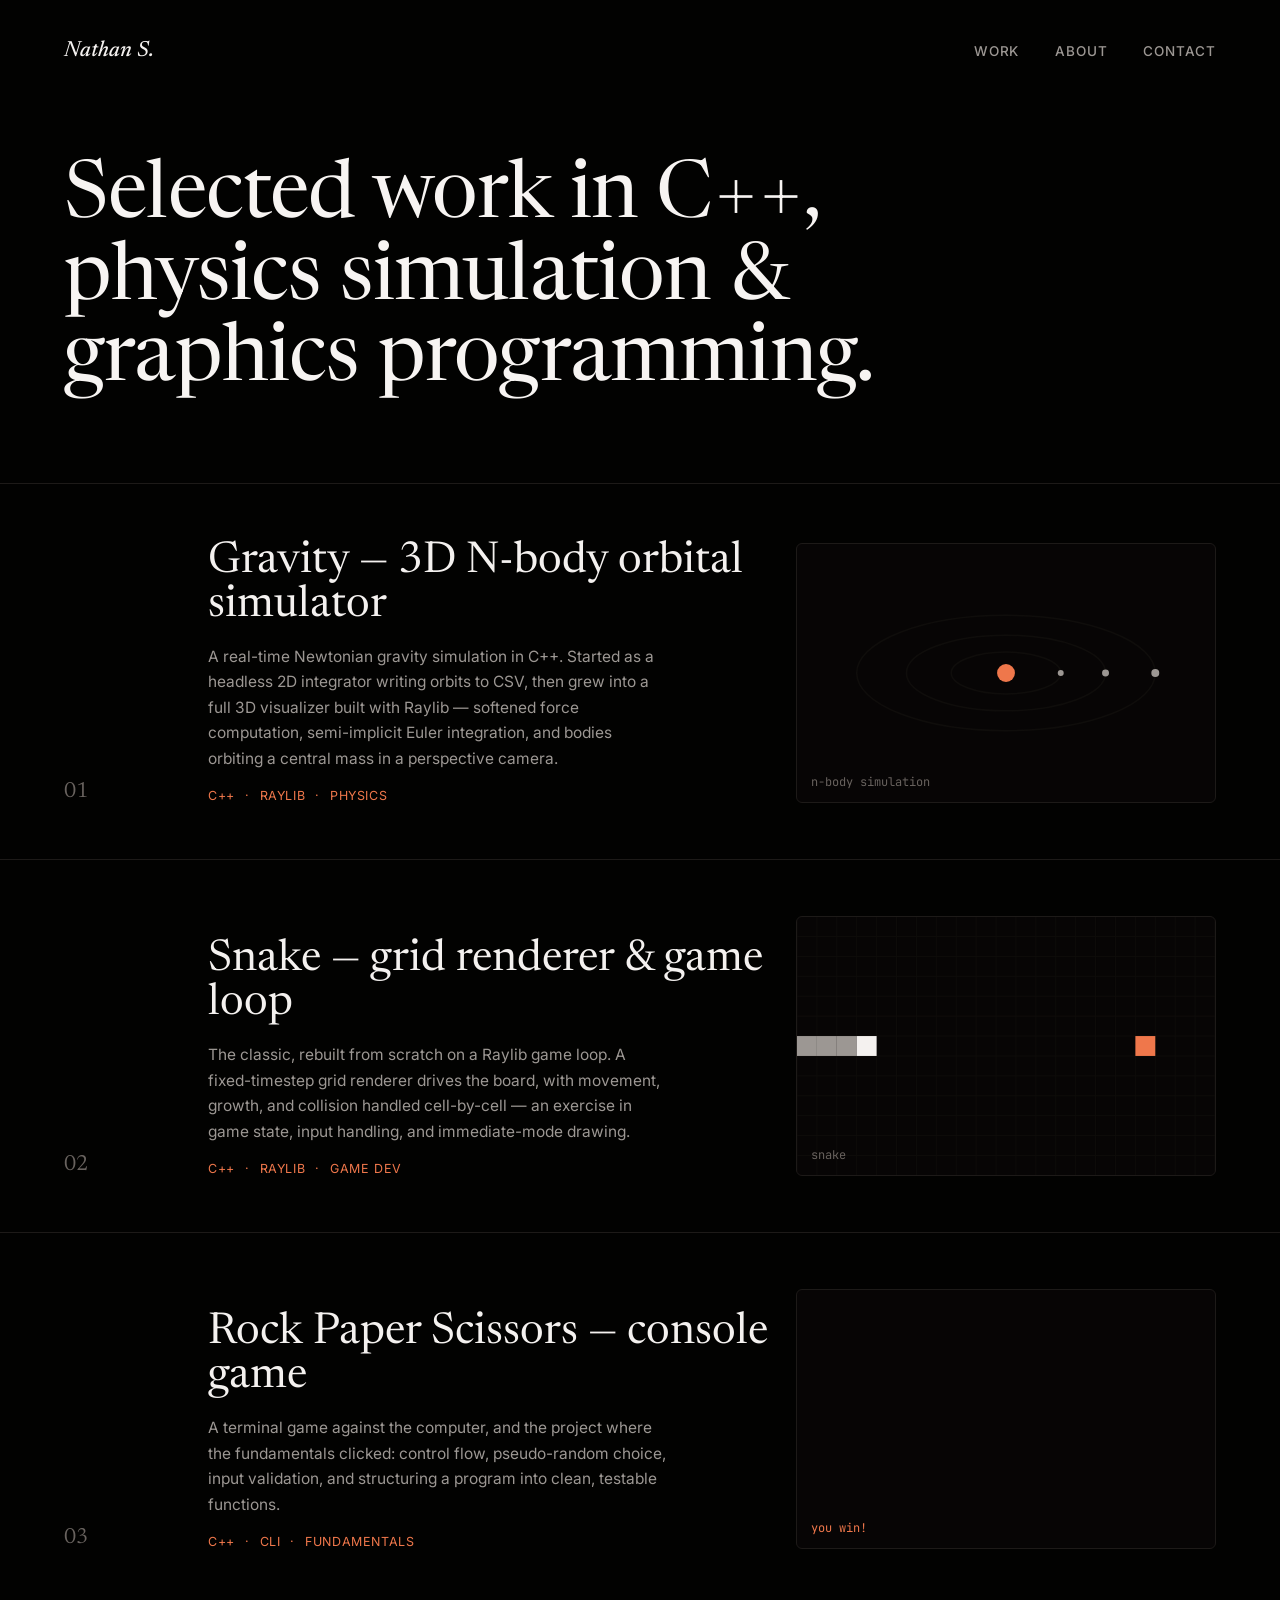
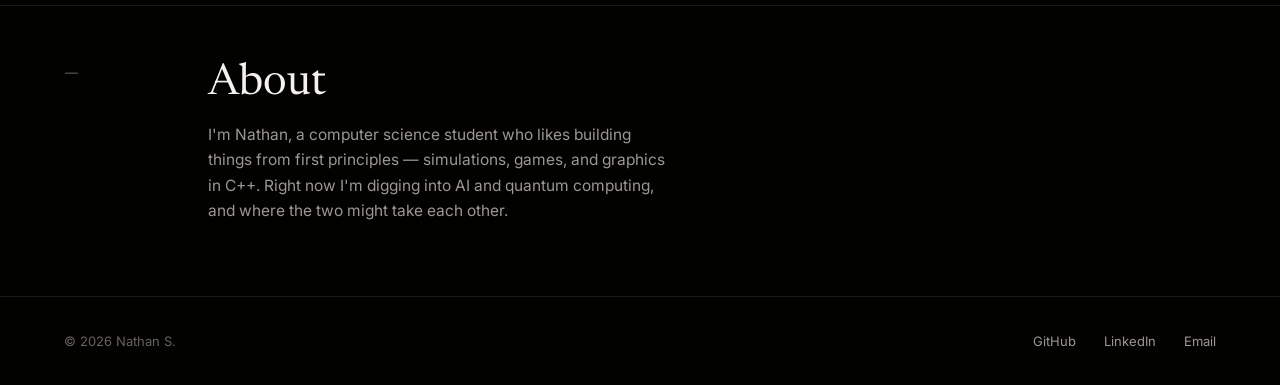
==== index.html @ f4c35b44 "Portfolio site: dark editorial single-page design Built from the design handoff: Newsreader/Inter ty" ====
<!DOCTYPE html>
<html lang="en">
<head>
  <meta charset="UTF-8">
  <meta name="viewport" content="width=device-width, initial-scale=1.0">
  <title>Nathan S. — CS Portfolio</title>
  <meta name="description" content="Selected work in C++, physics simulation & graphics programming.">
  <link rel="preconnect" href="https://fonts.googleapis.com">
  <link rel="preconnect" href="https://fonts.gstatic.com" crossorigin>
  <link href="https://fonts.googleapis.com/css2?family=Inter:wght@400;500;600&family=JetBrains+Mono:wght@400;500&family=Newsreader:ital,opsz,wght@0,72,400;0,72,500;1,72,400;1,72,500&display=swap" rel="stylesheet">
  <link rel="stylesheet" href="styles.css">
</head>
<body>

  <nav class="nav reveal-load">
    <a class="wordmark" href="#top">Nathan S.</a>
    <div class="nav-links">
      <a href="#work">Work</a>
      <a href="#about">About</a>
      <a href="#contact">Contact</a>
    </div>
  </nav>

  <header class="hero" id="top">
    <h1 class="reveal-load delay-1">Selected work in C++, physics simulation &amp; graphics&nbsp;programming.</h1>
  </header>

  <main id="work" class="case-list">

    <!-- 01 · Gravity -->
    <article class="case reveal">
      <span class="case-index">01</span>
      <div class="case-body">
        <h2>Gravity — 3D N-body orbital simulator</h2>
        <p>A real-time Newtonian gravity simulation in C++. Started as a headless 2D integrator writing orbits to CSV, then grew into a full 3D visualizer built with Raylib — softened force computation, semi-implicit Euler integration, and bodies orbiting a central mass in a perspective camera.</p>
        <div class="case-tags">
          <span>C++</span><span aria-hidden="true">·</span><span>Raylib</span><span aria-hidden="true">·</span><span>Physics</span>
        </div>
      </div>
      <a class="case-thumb thumb-gravity" href="https://github.com/NathanS7878/Projects" aria-label="Gravity project on GitHub">
        <svg viewBox="0 0 420 260" preserveAspectRatio="xMidYMid slice" role="img" aria-hidden="true">
          <ellipse class="orbit-ring" cx="210" cy="130" rx="150" ry="58"/>
          <ellipse class="orbit-ring" cx="210" cy="130" rx="100" ry="38"/>
          <ellipse class="orbit-ring" cx="210" cy="130" rx="55" ry="21"/>
          <circle class="sun" cx="210" cy="130" r="9"/>
          <g class="orbit orbit-a"><circle class="planet" cx="360" cy="130" r="4"/></g>
          <g class="orbit orbit-b"><circle class="planet" cx="310" cy="130" r="3.5"/></g>
          <g class="orbit orbit-c"><circle class="planet" cx="265" cy="130" r="3"/></g>
        </svg>
        <span class="thumb-label">n-body simulation</span>
      </a>
    </article>

    <!-- 02 · Snake -->
    <article class="case reveal">
      <span class="case-index">02</span>
      <div class="case-body">
        <h2>Snake — grid renderer &amp; game loop</h2>
        <p>The classic, rebuilt from scratch on a Raylib game loop. A fixed-timestep grid renderer drives the board, with movement, growth, and collision handled cell-by-cell — an exercise in game state, input handling, and immediate-mode drawing.</p>
        <div class="case-tags">
          <span>C++</span><span aria-hidden="true">·</span><span>Raylib</span><span aria-hidden="true">·</span><span>Game dev</span>
        </div>
      </div>
      <a class="case-thumb thumb-snake" href="https://github.com/NathanS7878/Projects" aria-label="Snake project on GitHub">
        <svg viewBox="0 0 420 260" preserveAspectRatio="xMidYMid slice" role="img" aria-hidden="true">
          <g class="grid-lines"></g>
          <g class="snake">
            <rect class="seg s4" x="0" y="120" width="20" height="20"/>
            <rect class="seg s3" x="20" y="120" width="20" height="20"/>
            <rect class="seg s2" x="40" y="120" width="20" height="20"/>
            <rect class="seg s1" x="60" y="120" width="20" height="20"/>
          </g>
          <rect class="food" x="340" y="120" width="20" height="20"/>
        </svg>
        <span class="thumb-label">snake</span>
      </a>
    </article>

    <!-- 03 · Rock Paper Scissors -->
    <article class="case reveal">
      <span class="case-index">03</span>
      <div class="case-body">
        <h2>Rock Paper Scissors — console game</h2>
        <p>A terminal game against the computer, and the project where the fundamentals clicked: control flow, pseudo-random choice, input validation, and structuring a program into clean, testable functions.</p>
        <div class="case-tags">
          <span>C++</span><span aria-hidden="true">·</span><span>CLI</span><span aria-hidden="true">·</span><span>Fundamentals</span>
        </div>
      </div>
      <a class="case-thumb thumb-rps" href="https://github.com/NathanS7878/Projects" aria-label="Rock Paper Scissors project on GitHub">
        <div class="rps-words" aria-hidden="true">
          <span class="rps-word w1">&gt; rock</span>
          <span class="rps-word w2">&gt; paper</span>
          <span class="rps-word w3">&gt; scissors</span>
        </div>
        <span class="thumb-label">you win!</span>
      </a>
    </article>

  </main>

  <section class="about reveal" id="about">
    <span class="case-index" aria-hidden="true">—</span>
    <div class="case-body">
      <h2>About</h2>
      <p>I'm Nathan, a computer science student who likes building things from first principles — simulations, games, and graphics in C++. Right now I'm digging into AI and quantum computing, and where the two might take each other.</p>
    </div>
    <div></div>
  </section>

  <footer class="footer" id="contact">
    <span class="copyright">© 2026 Nathan S.</span>
    <div class="footer-links">
      <a href="https://github.com/NathanS7878" target="_blank" rel="noopener">GitHub</a>
      <a href="https://www.linkedin.com/in/nathans78" target="_blank" rel="noopener">LinkedIn</a>
      <a href="mailto:98899dragons@gmail.com">Email</a>
    </div>
  </footer>

  <script src="main.js"></script>
</body>
</html>
---- styles.css ----
/* ---------------------------------------------------------------
   Design tokens — from the design handoff (OKLCH, warm neutrals)
   --------------------------------------------------------------- */
:root {
  --bg:          oklch(0.08 0.004 60);
  --text:        oklch(0.96 0.004 60);
  --text-bright: oklch(0.97 0.004 60);
  --muted:       oklch(0.68 0.008 60);
  --dim:         oklch(0.5 0.01 60);
  --accent:      oklch(0.7 0.16 40);
  --border:      oklch(0.22 0.006 60);
  --thumb-a:     oklch(0.16 0.006 60);
  --thumb-b:     oklch(0.12 0.004 60);

  --serif: 'Newsreader', Georgia, serif;
  --sans:  'Inter', system-ui, sans-serif;
  --mono:  'JetBrains Mono', Consolas, monospace;

  --pad-x: 64px;
  --ease: cubic-bezier(0.22, 1, 0.36, 1);
}

* { box-sizing: border-box; }

html { scroll-behavior: smooth; }

body {
  margin: 0;
  background: var(--bg);
  color: var(--text);
  font-family: var(--sans);
  -webkit-font-smoothing: antialiased;
}

.nav, .hero, .case, .about, .footer {
  max-width: 1280px;
  margin-inline: auto;
}

a {
  text-decoration: none;
  transition: color 150ms ease;
}

/* ------------------------------ Nav ------------------------------ */
.nav {
  display: flex;
  align-items: center;
  justify-content: space-between;
  padding: 40px var(--pad-x) 0;
}

.wordmark {
  font-family: var(--serif);
  font-style: italic;
  font-weight: 500;
  font-size: 22px;
  color: var(--text);
}

.nav-links {
  display: flex;
  gap: 36px;
  font-size: 13.5px;
  font-weight: 500;
  text-transform: uppercase;
  letter-spacing: 0.06em;
}

.nav-links a { color: var(--muted); }
.nav-links a:hover,
.nav-links a:focus-visible,
.wordmark:hover { color: var(--accent); }

/* ------------------------------ Hero ------------------------------ */
.hero {
  padding: 96px var(--pad-x) 80px;
}

.hero h1 {
  font-family: var(--serif);
  font-size: clamp(40px, 6.25vw, 80px);
  line-height: 1.02;
  font-weight: 400;
  letter-spacing: -0.01em;
  color: var(--text-bright);
  max-width: 920px;
  margin: 0;
}

/* -------------------------- Case studies -------------------------- */
.case-list { display: flex; flex-direction: column; }

.case, .about {
  display: grid;
  grid-template-columns: 120px 1fr 420px;
  align-items: end;
  gap: 24px;
  padding: 56px var(--pad-x);
  border-top: 1px solid var(--border);
}

.case:last-of-type { border-bottom: none; } /* about section follows with its own top border */

.case-index {
  font-family: var(--serif);
  font-size: 22px;
  color: var(--dim);
  transition: color 300ms ease;
}

.case:hover .case-index { color: var(--accent); }

.case-body h2, .about h2 {
  font-family: var(--serif);
  font-size: 44px;
  font-weight: 400;
  color: var(--text);
  margin: 0 0 16px;
}

.case-body p, .about p {
  font-size: 15.5px;
  line-height: 1.65;
  color: var(--muted);
  margin: 0 0 16px;
  max-width: 460px;
}

.case-tags {
  display: flex;
  gap: 10px;
  font-size: 12.5px;
  color: var(--accent);
  text-transform: uppercase;
  letter-spacing: 0.05em;
}

/* ---------------------------- Thumbnails ---------------------------- */
.case-thumb {
  position: relative;
  display: flex;
  align-items: center;
  justify-content: center;
  height: 260px;
  border-radius: 6px;
  background: var(--thumb-b);
  border: 1px solid var(--border);
  overflow: hidden;
  transition: transform 400ms var(--ease), border-color 400ms ease;
}

.case-thumb:hover {
  transform: translateY(-4px);
  border-color: oklch(0.32 0.01 60);
}

.case-thumb svg {
  position: absolute;
  inset: 0;
  width: 100%;
  height: 100%;
}

.thumb-label {
  position: absolute;
  bottom: 12px;
  left: 14px;
  font-family: var(--mono);
  font-size: 12px;
  color: var(--dim);
}

/* Gravity — orbiting bodies */
.thumb-gravity .orbit-ring {
  fill: none;
  stroke: var(--thumb-a);
  stroke-width: 1.5;
}
.thumb-gravity .sun { fill: var(--accent); }
.thumb-gravity .planet { fill: var(--muted); }
.thumb-gravity .orbit {
  transform-origin: 210px 130px;
  animation: orbit 10s linear infinite;
}
/* squash rotation into the ellipse plane */
.thumb-gravity .orbit-a { animation-duration: 14s; }
.thumb-gravity .orbit-b { animation-duration: 9s; animation-direction: reverse; }
.thumb-gravity .orbit-c { animation-duration: 5.5s; }

@keyframes orbit {
  from { transform: scale(1, 0.386) rotate(0turn); }
  to   { transform: scale(1, 0.386) rotate(1turn); }
}

/* Snake — cells stepping across a grid */
.thumb-snake .seg { fill: var(--muted); }
.thumb-snake .s1 { fill: var(--text); }
.thumb-snake .food { fill: var(--accent); }
.thumb-snake .snake {
  animation: slither 6s steps(16) infinite;
}
@keyframes slither {
  from { transform: translateX(-80px); }
  to   { transform: translateX(340px); }
}
.thumb-snake .food { animation: food-blink 6s linear infinite; }
@keyframes food-blink {
  0%, 88%  { opacity: 1; }
  92%, 100% { opacity: 0; }
}

/* RPS — cycling terminal words */
.thumb-rps .rps-words {
  position: relative;
  width: 160px;
  height: 30px;
}
.rps-word {
  position: absolute;
  inset: 0;
  font-family: var(--mono);
  font-size: 20px;
  color: var(--text);
  opacity: 0;
  animation: rps-cycle 4.5s infinite;
}
.rps-word.w2 { animation-delay: 1.5s; }
.rps-word.w3 { animation-delay: 3s; }
@keyframes rps-cycle {
  0%, 30%   { opacity: 1; }
  33%, 100% { opacity: 0; }
}
.thumb-rps .thumb-label { color: var(--accent); }

/* ------------------------------ About ------------------------------ */
.about { border-top: 1px solid var(--border); align-items: start; }

/* ------------------------------ Footer ------------------------------ */
.footer {
  display: flex;
  align-items: center;
  justify-content: space-between;
  padding: 36px var(--pad-x);
  border-top: 1px solid var(--border);
}

.copyright { font-size: 13px; color: var(--dim); }

.footer-links {
  display: flex;
  gap: 28px;
  font-size: 13px;
}
.footer-links a { color: var(--muted); }
.footer-links a:hover, .footer-links a:focus-visible { color: var(--accent); }

/* --------------------------- Animations --------------------------- */
/* Load-in (nav + hero) */
.reveal-load {
  opacity: 0;
  transform: translateY(16px);
  animation: rise 900ms var(--ease) forwards;
}
.reveal-load.delay-1 { animation-delay: 150ms; }

@keyframes rise {
  to { opacity: 1; transform: translateY(0); }
}

/* Scroll reveal (case rows, about) */
.reveal {
  opacity: 0;
  transform: translateY(24px);
  transition: opacity 600ms var(--ease), transform 600ms var(--ease);
}
.reveal.visible {
  opacity: 1;
  transform: translateY(0);
}

/* Reduced motion: show everything, stop decorative animation */
@media (prefers-reduced-motion: reduce) {
  html { scroll-behavior: auto; }
  .reveal-load, .reveal {
    opacity: 1;
    transform: none;
    animation: none;
    transition: none;
  }
  .thumb-gravity .orbit, .thumb-snake .snake,
  .thumb-snake .food, .rps-word { animation: none; }
  .rps-word.w1 { opacity: 1; }
}

/* --------------------------- Responsive --------------------------- */
@media (max-width: 960px) {
  :root { --pad-x: 28px; }

  .hero { padding-top: 72px; padding-bottom: 56px; }

  .case, .about {
    grid-template-columns: 1fr;
    align-items: start;
    gap: 16px;
    padding-block: 44px;
  }

  .case-body h2, .about h2 { font-size: 32px; }

  .case-thumb { width: 100%; max-width: 480px; }
}

@media (max-width: 560px) {
  .nav { flex-direction: column; gap: 16px; align-items: flex-start; }
  .nav-links { gap: 24px; }
  .footer { flex-direction: column; gap: 14px; align-items: flex-start; }
}
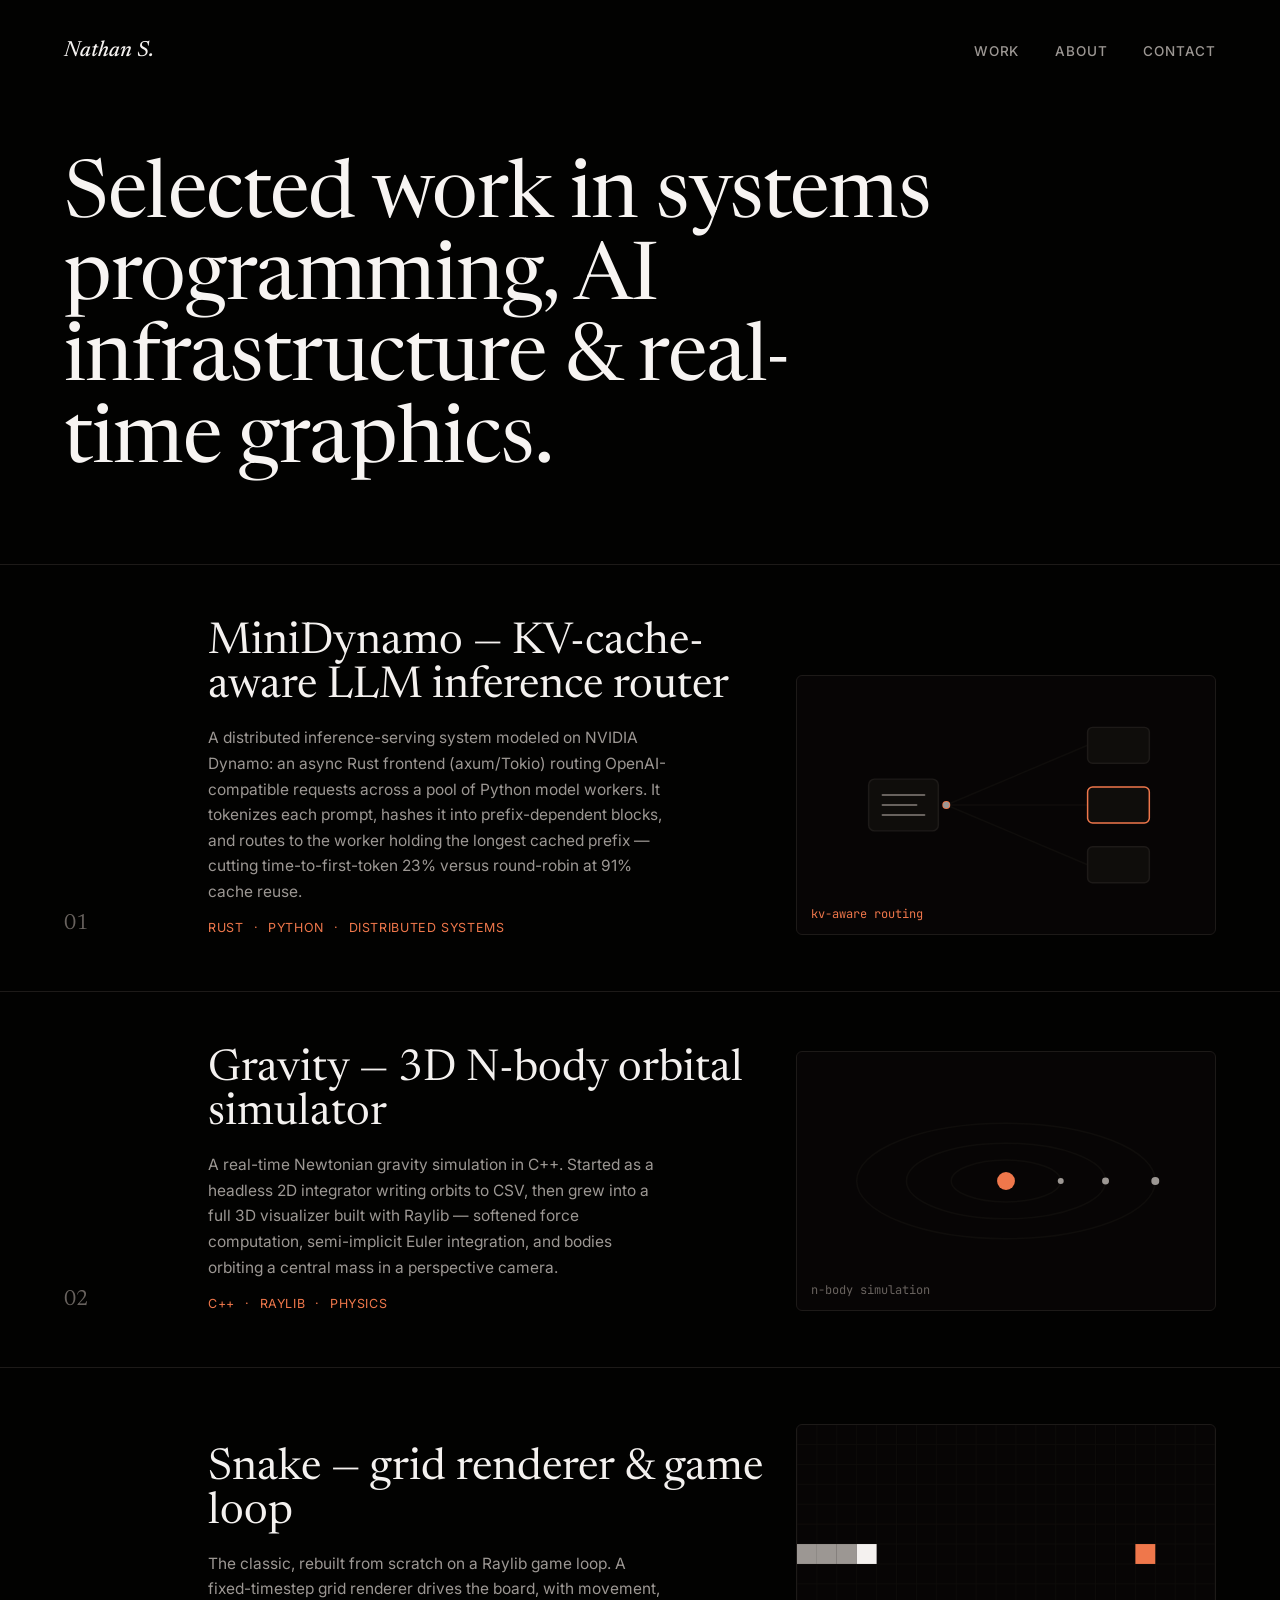
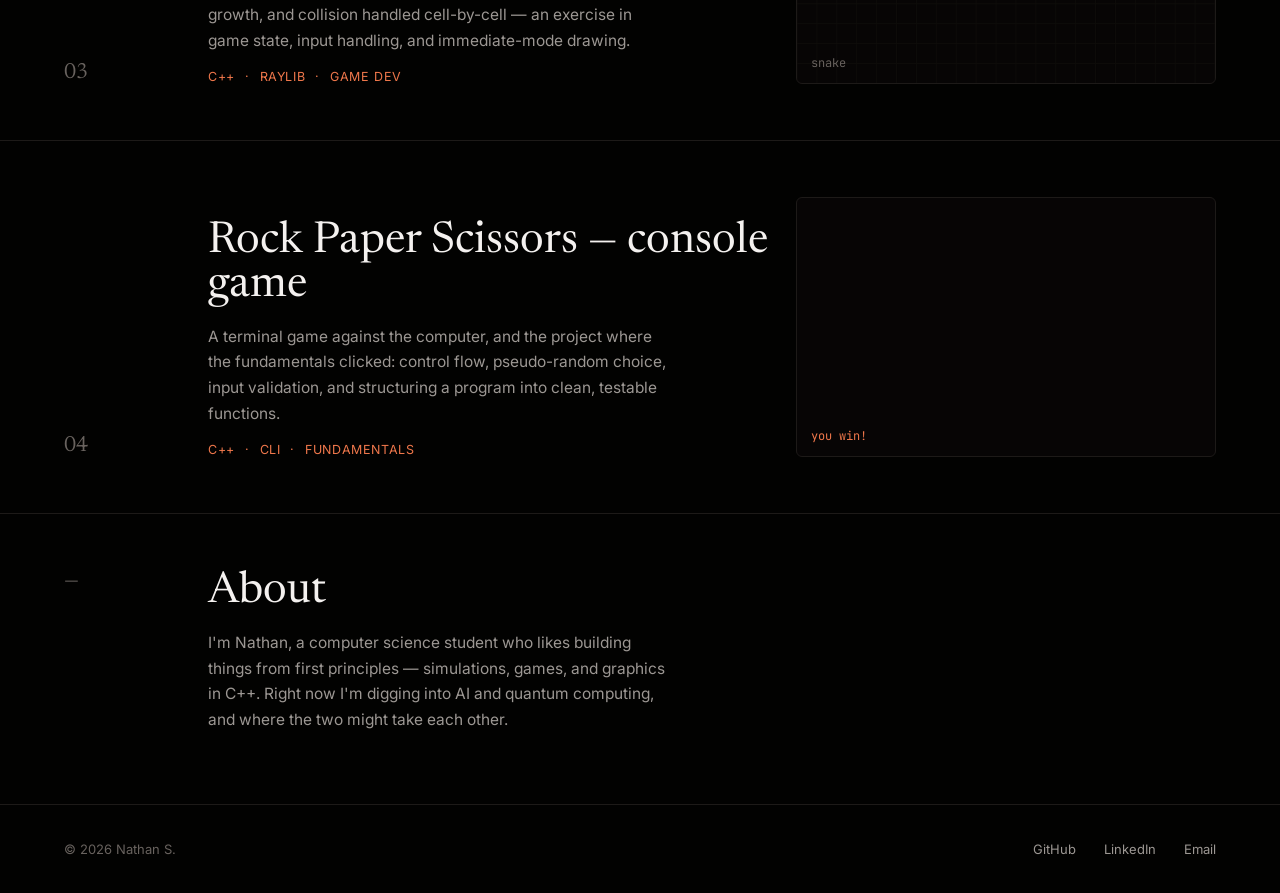
==== commit cb16a2e0: "Add MiniDynamo as flagship case study" ====
--- a/index.html
+++ b/index.html
@@ -4,7 +4,7 @@
   <meta charset="UTF-8">
   <meta name="viewport" content="width=device-width, initial-scale=1.0">
   <title>Nathan S. — CS Portfolio</title>
-  <meta name="description" content="Selected work in C++, physics simulation & graphics programming.">
+  <meta name="description" content="Selected work in systems programming, AI infrastructure & real-time graphics.">
   <link rel="preconnect" href="https://fonts.googleapis.com">
   <link rel="preconnect" href="https://fonts.gstatic.com" crossorigin>
   <link href="https://fonts.googleapis.com/css2?family=Inter:wght@400;500;600&family=JetBrains+Mono:wght@400;500&family=Newsreader:ital,opsz,wght@0,72,400;0,72,500;1,72,400;1,72,500&display=swap" rel="stylesheet">
@@ -22,14 +22,44 @@
   </nav>
 
   <header class="hero" id="top">
-    <h1 class="reveal-load delay-1">Selected work in C++, physics simulation &amp; graphics&nbsp;programming.</h1>
+    <h1 class="reveal-load delay-1">Selected work in systems programming, AI infrastructure &amp; real-time&nbsp;graphics.</h1>
   </header>
 
   <main id="work" class="case-list">
 
-    <!-- 01 · Gravity -->
+    <!-- 01 · MiniDynamo -->
     <article class="case reveal">
       <span class="case-index">01</span>
+      <div class="case-body">
+        <h2>MiniDynamo — KV-cache-aware LLM inference router</h2>
+        <p>A distributed inference-serving system modeled on NVIDIA Dynamo: an async Rust frontend (axum/Tokio) routing OpenAI-compatible requests across a pool of Python model workers. It tokenizes each prompt, hashes it into prefix-dependent blocks, and routes to the worker holding the longest cached prefix — cutting time-to-first-token 23% versus round-robin at 91% cache reuse.</p>
+        <div class="case-tags">
+          <span>Rust</span><span aria-hidden="true">·</span><span>Python</span><span aria-hidden="true">·</span><span>Distributed systems</span>
+        </div>
+      </div>
+      <a class="case-thumb thumb-dynamo" href="https://github.com/NathanS7878/MiniDynamo" aria-label="MiniDynamo project on GitHub">
+        <svg viewBox="0 0 420 260" preserveAspectRatio="xMidYMid slice" role="img" aria-hidden="true">
+          <line class="link" x1="150" y1="130" x2="292" y2="70"/>
+          <line class="link" x1="150" y1="130" x2="292" y2="130"/>
+          <line class="link" x1="150" y1="130" x2="292" y2="190"/>
+          <rect class="router" x="72" y="104" width="70" height="52" rx="6"/>
+          <line class="req" x1="86" y1="120" x2="128" y2="120"/>
+          <line class="req" x1="86" y1="130" x2="120" y2="130"/>
+          <line class="req" x1="86" y1="140" x2="128" y2="140"/>
+          <rect class="worker" x="292" y="52" width="62" height="36" rx="5"/>
+          <rect class="worker hot" x="292" y="112" width="62" height="36" rx="5"/>
+          <rect class="worker" x="292" y="172" width="62" height="36" rx="5"/>
+          <circle class="pkt pkt-b" cx="150" cy="130" r="4"/>
+          <circle class="pkt pkt-a" cx="150" cy="130" r="3"/>
+          <circle class="pkt pkt-c" cx="150" cy="130" r="3"/>
+        </svg>
+        <span class="thumb-label">kv-aware routing</span>
+      </a>
+    </article>
+
+    <!-- 02 · Gravity -->
+    <article class="case reveal">
+      <span class="case-index">02</span>
       <div class="case-body">
         <h2>Gravity — 3D N-body orbital simulator</h2>
         <p>A real-time Newtonian gravity simulation in C++. Started as a headless 2D integrator writing orbits to CSV, then grew into a full 3D visualizer built with Raylib — softened force computation, semi-implicit Euler integration, and bodies orbiting a central mass in a perspective camera.</p>
@@ -51,9 +81,9 @@
       </a>
     </article>
 
-    <!-- 02 · Snake -->
+    <!-- 03 · Snake -->
     <article class="case reveal">
-      <span class="case-index">02</span>
+      <span class="case-index">03</span>
       <div class="case-body">
         <h2>Snake — grid renderer &amp; game loop</h2>
         <p>The classic, rebuilt from scratch on a Raylib game loop. A fixed-timestep grid renderer drives the board, with movement, growth, and collision handled cell-by-cell — an exercise in game state, input handling, and immediate-mode drawing.</p>
@@ -76,9 +106,9 @@
       </a>
     </article>
 
-    <!-- 03 · Rock Paper Scissors -->
+    <!-- 04 · Rock Paper Scissors -->
     <article class="case reveal">
-      <span class="case-index">03</span>
+      <span class="case-index">04</span>
       <div class="case-body">
         <h2>Rock Paper Scissors — console game</h2>
         <p>A terminal game against the computer, and the project where the fundamentals clicked: control flow, pseudo-random choice, input validation, and structuring a program into clean, testable functions.</p>
--- a/styles.css
+++ b/styles.css
@@ -233,6 +233,28 @@
 }
 .thumb-rps .thumb-label { color: var(--accent); }
 
+/* MiniDynamo — router fanning requests to workers, sticking to the cached one */
+.thumb-dynamo .link { stroke: var(--thumb-a); stroke-width: 1.5; }
+.thumb-dynamo .router,
+.thumb-dynamo .worker { fill: var(--thumb-a); stroke: var(--border); stroke-width: 1.5; }
+.thumb-dynamo .worker.hot { stroke: var(--accent); }
+.thumb-dynamo .req { stroke: var(--dim); stroke-width: 2; stroke-linecap: round; }
+.thumb-dynamo .pkt { fill: var(--muted); }
+.thumb-dynamo .pkt-b { fill: var(--accent); }
+.thumb-dynamo .pkt-a { animation: pkt-a 3.8s ease-in infinite; animation-delay: .6s; }
+.thumb-dynamo .pkt-b { animation: pkt-b 1.9s ease-in infinite; }
+.thumb-dynamo .pkt-c { animation: pkt-c 4.4s ease-in infinite; animation-delay: 1.4s; }
+.thumb-dynamo .worker.hot { animation: hot-glow 1.9s ease-in-out infinite; }
+.thumb-dynamo .thumb-label { color: var(--accent); }
+
+@keyframes pkt-a { 0% { transform: translate(0,0); opacity: 0; } 12% { opacity: 1; }
+  85% { opacity: 1; } 100% { transform: translate(142px,-60px); opacity: 0; } }
+@keyframes pkt-b { 0% { transform: translate(0,0); opacity: 0; } 12% { opacity: 1; }
+  85% { opacity: 1; } 100% { transform: translate(142px,0); opacity: 0; } }
+@keyframes pkt-c { 0% { transform: translate(0,0); opacity: 0; } 12% { opacity: 1; }
+  85% { opacity: 1; } 100% { transform: translate(142px,60px); opacity: 0; } }
+@keyframes hot-glow { 0%, 100% { fill: var(--thumb-a); } 50% { fill: oklch(0.28 0.06 40); } }
+
 /* ------------------------------ About ------------------------------ */
 .about { border-top: 1px solid var(--border); align-items: start; }
 
@@ -289,8 +311,10 @@
     transition: none;
   }
   .thumb-gravity .orbit, .thumb-snake .snake,
-  .thumb-snake .food, .rps-word { animation: none; }
+  .thumb-snake .food, .rps-word,
+  .thumb-dynamo .pkt, .thumb-dynamo .worker.hot { animation: none; }
   .rps-word.w1 { opacity: 1; }
+  .thumb-dynamo .pkt { opacity: 1; }
 }
 
 /* --------------------------- Responsive --------------------------- */
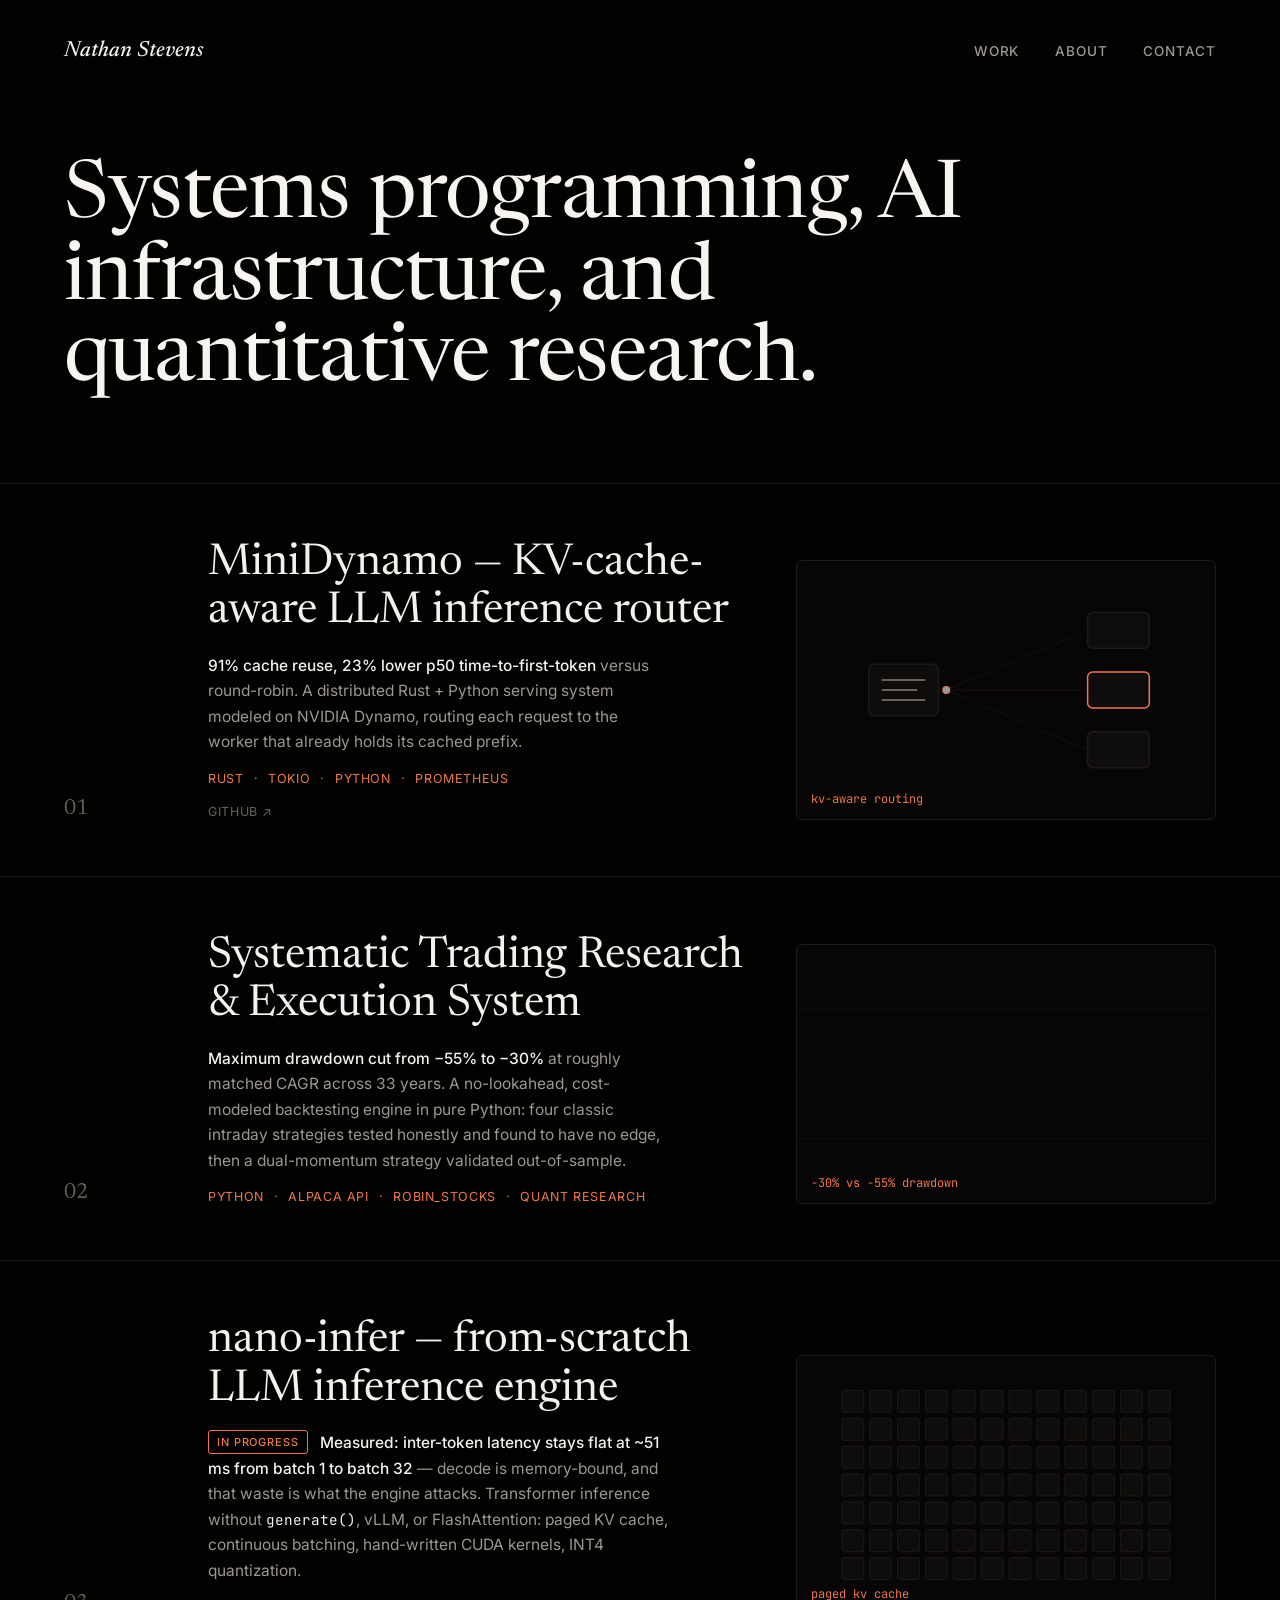
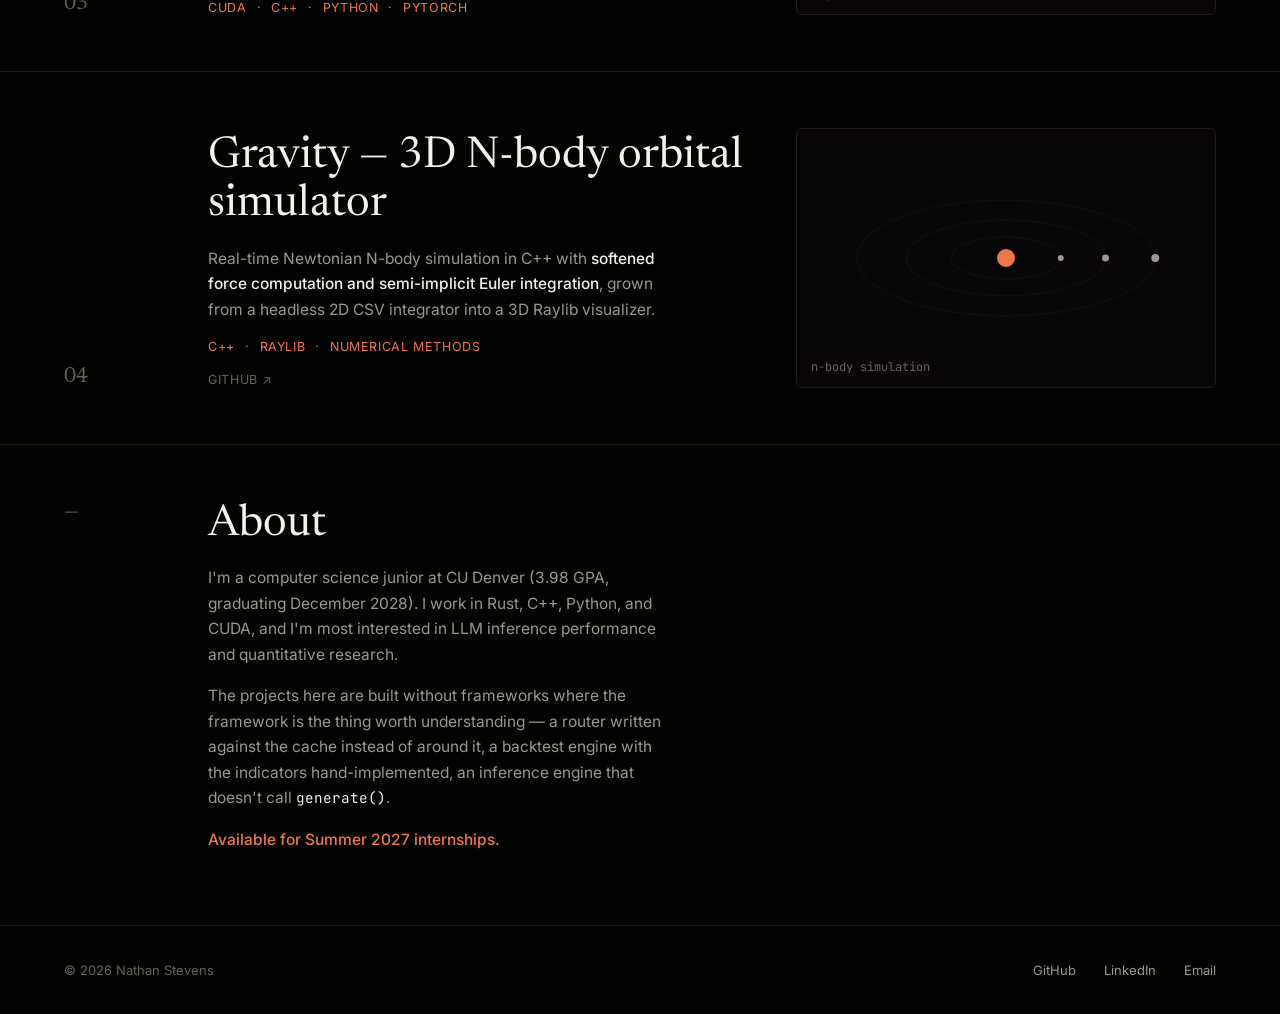
==== commit 1e61e598: "Rebuild site around four projects, add per-project detail pages Content and information architecture" ====
--- a/index.html
+++ b/index.html
@@ -3,8 +3,8 @@
 <head>
   <meta charset="UTF-8">
   <meta name="viewport" content="width=device-width, initial-scale=1.0">
-  <title>Nathan S. — CS Portfolio</title>
-  <meta name="description" content="Selected work in systems programming, AI infrastructure & real-time graphics.">
+  <title>Nathan Stevens — CS Portfolio</title>
+  <meta name="description" content="Systems programming, AI infrastructure, and quantitative research. CS junior at CU Denver, available for Summer 2027 internships.">
   <link rel="preconnect" href="https://fonts.googleapis.com">
   <link rel="preconnect" href="https://fonts.gstatic.com" crossorigin>
   <link href="https://fonts.googleapis.com/css2?family=Inter:wght@400;500;600&family=JetBrains+Mono:wght@400;500&family=Newsreader:ital,opsz,wght@0,72,400;0,72,500;1,72,400;1,72,500&display=swap" rel="stylesheet">
@@ -13,7 +13,7 @@
 <body>
 
   <nav class="nav reveal-load">
-    <a class="wordmark" href="#top">Nathan S.</a>
+    <a class="wordmark" href="#top">Nathan Stevens</a>
     <div class="nav-links">
       <a href="#work">Work</a>
       <a href="#about">About</a>
@@ -22,7 +22,7 @@
   </nav>
 
   <header class="hero" id="top">
-    <h1 class="reveal-load delay-1">Selected work in systems programming, AI infrastructure &amp; real-time&nbsp;graphics.</h1>
+    <h1 class="reveal-load delay-1">Systems programming, AI infrastructure, and quantitative&nbsp;research.</h1>
   </header>
 
   <main id="work" class="case-list">
@@ -31,14 +31,15 @@
     <article class="case reveal">
       <span class="case-index">01</span>
       <div class="case-body">
-        <h2>MiniDynamo — KV-cache-aware LLM inference router</h2>
-        <p>A distributed inference-serving system modeled on NVIDIA Dynamo: an async Rust frontend (axum/Tokio) routing OpenAI-compatible requests across a pool of Python model workers. It tokenizes each prompt, hashes it into prefix-dependent blocks, and routes to the worker holding the longest cached prefix — cutting time-to-first-token 23% versus round-robin at 91% cache reuse.</p>
+        <h2><a class="case-title-link" href="projects/minidynamo.html">MiniDynamo — KV-cache-aware LLM inference router</a></h2>
+        <p><strong>91% cache reuse, 23% lower p50 time-to-first-token</strong> versus round-robin. A distributed Rust + Python serving system modeled on NVIDIA Dynamo, routing each request to the worker that already holds its cached prefix.</p>
         <div class="case-tags">
-          <span>Rust</span><span aria-hidden="true">·</span><span>Python</span><span aria-hidden="true">·</span><span>Distributed systems</span>
+          <span>Rust</span><span aria-hidden="true">·</span><span>Tokio</span><span aria-hidden="true">·</span><span>Python</span><span aria-hidden="true">·</span><span>Prometheus</span>
         </div>
+        <a class="repo-link" href="https://github.com/NathanS7878/MiniDynamo" target="_blank" rel="noopener">GitHub ↗</a>
       </div>
-      <a class="case-thumb thumb-dynamo" href="https://github.com/NathanS7878/MiniDynamo" aria-label="MiniDynamo project on GitHub">
-        <svg viewBox="0 0 420 260" preserveAspectRatio="xMidYMid slice" role="img" aria-hidden="true">
+      <div class="case-thumb thumb-dynamo" aria-hidden="true">
+        <svg viewBox="0 0 420 260" preserveAspectRatio="xMidYMid slice">
           <line class="link" x1="150" y1="130" x2="292" y2="70"/>
           <line class="link" x1="150" y1="130" x2="292" y2="130"/>
           <line class="link" x1="150" y1="130" x2="292" y2="190"/>
@@ -54,21 +55,62 @@
           <circle class="pkt pkt-c" cx="150" cy="130" r="3"/>
         </svg>
         <span class="thumb-label">kv-aware routing</span>
-      </a>
+      </div>
     </article>
 
-    <!-- 02 · Gravity -->
+    <!-- 02 · Systematic Trading Research & Execution System -->
     <article class="case reveal">
       <span class="case-index">02</span>
       <div class="case-body">
-        <h2>Gravity — 3D N-body orbital simulator</h2>
-        <p>A real-time Newtonian gravity simulation in C++. Started as a headless 2D integrator writing orbits to CSV, then grew into a full 3D visualizer built with Raylib — softened force computation, semi-implicit Euler integration, and bodies orbiting a central mass in a perspective camera.</p>
+        <h2><a class="case-title-link" href="projects/trading-research.html">Systematic Trading Research &amp; Execution System</a></h2>
+        <p><strong>Maximum drawdown cut from −55% to −30%</strong> at roughly matched CAGR across 33 years. A no-lookahead, cost-modeled backtesting engine in pure Python: four classic intraday strategies tested honestly and found to have no edge, then a dual-momentum strategy validated out-of-sample.</p>
         <div class="case-tags">
-          <span>C++</span><span aria-hidden="true">·</span><span>Raylib</span><span aria-hidden="true">·</span><span>Physics</span>
+          <span>Python</span><span aria-hidden="true">·</span><span>Alpaca API</span><span aria-hidden="true">·</span><span>robin_stocks</span><span aria-hidden="true">·</span><span>Quant research</span>
         </div>
       </div>
-      <a class="case-thumb thumb-gravity" href="https://github.com/NathanS7878/Projects" aria-label="Gravity project on GitHub">
-        <svg viewBox="0 0 420 260" preserveAspectRatio="xMidYMid slice" role="img" aria-hidden="true">
+      <div class="case-thumb thumb-equity" aria-hidden="true">
+        <svg viewBox="0 0 420 260" preserveAspectRatio="none">
+          <path class="eq-grid" d="M0 65H420M0 130H420M0 195H420"/>
+          <path class="eq-line eq-bh" d="M8 232 L52 206 L74 214 L96 188 L118 236 L140 214 L166 176 L188 190 L210 150 L232 224 L254 176 L276 132 L298 110 L320 148 L342 96 L364 74 L390 44"/>
+          <path class="eq-line eq-dm" d="M8 232 L52 210 L74 206 L96 194 L118 198 L140 190 L166 168 L188 172 L210 148 L232 166 L254 146 L276 122 L298 104 L320 118 L342 92 L364 76 L390 54"/>
+        </svg>
+        <span class="thumb-label">−30% vs −55% drawdown</span>
+      </div>
+    </article>
+
+    <!-- 03 · nano-infer -->
+    <article class="case reveal">
+      <span class="case-index">03</span>
+      <div class="case-body">
+        <h2>
+          <a class="case-title-link" href="projects/nano-infer.html">nano-infer — from-scratch LLM inference engine</a>
+        </h2>
+        <p><span class="badge">In progress</span> <strong>Measured: inter-token latency stays flat at ~51 ms from batch 1 to batch 32</strong> — decode is memory-bound, and that waste is what the engine attacks. Transformer inference without <code>generate()</code>, vLLM, or FlashAttention: paged KV cache, continuous batching, hand-written CUDA kernels, INT4 quantization.</p>
+        <div class="case-tags">
+          <span>CUDA</span><span aria-hidden="true">·</span><span>C++</span><span aria-hidden="true">·</span><span>Python</span><span aria-hidden="true">·</span><span>PyTorch</span>
+        </div>
+      </div>
+      <div class="case-thumb thumb-kv" aria-hidden="true">
+        <svg viewBox="0 0 420 260" preserveAspectRatio="xMidYMid slice">
+          <g class="kv-pages"></g>
+        </svg>
+        <span class="thumb-label">paged kv cache</span>
+      </div>
+    </article>
+
+    <!-- 04 · Gravity -->
+    <article class="case reveal">
+      <span class="case-index">04</span>
+      <div class="case-body">
+        <h2><a class="case-title-link" href="projects/gravity.html">Gravity — 3D N-body orbital simulator</a></h2>
+        <p>Real-time Newtonian N-body simulation in C++ with <strong>softened force computation and semi-implicit Euler integration</strong>, grown from a headless 2D CSV integrator into a 3D Raylib visualizer.</p>
+        <div class="case-tags">
+          <span>C++</span><span aria-hidden="true">·</span><span>Raylib</span><span aria-hidden="true">·</span><span>Numerical methods</span>
+        </div>
+        <a class="repo-link" href="https://github.com/NathanS7878/Projects-2.0/tree/main/3D%20Gravity" target="_blank" rel="noopener">GitHub ↗</a>
+      </div>
+      <div class="case-thumb thumb-gravity" aria-hidden="true">
+        <svg viewBox="0 0 420 260" preserveAspectRatio="xMidYMid slice">
           <ellipse class="orbit-ring" cx="210" cy="130" rx="150" ry="58"/>
           <ellipse class="orbit-ring" cx="210" cy="130" rx="100" ry="38"/>
           <ellipse class="orbit-ring" cx="210" cy="130" rx="55" ry="21"/>
@@ -78,52 +120,7 @@
           <g class="orbit orbit-c"><circle class="planet" cx="265" cy="130" r="3"/></g>
         </svg>
         <span class="thumb-label">n-body simulation</span>
-      </a>
-    </article>
-
-    <!-- 03 · Snake -->
-    <article class="case reveal">
-      <span class="case-index">03</span>
-      <div class="case-body">
-        <h2>Snake — grid renderer &amp; game loop</h2>
-        <p>The classic, rebuilt from scratch on a Raylib game loop. A fixed-timestep grid renderer drives the board, with movement, growth, and collision handled cell-by-cell — an exercise in game state, input handling, and immediate-mode drawing.</p>
-        <div class="case-tags">
-          <span>C++</span><span aria-hidden="true">·</span><span>Raylib</span><span aria-hidden="true">·</span><span>Game dev</span>
-        </div>
       </div>
-      <a class="case-thumb thumb-snake" href="https://github.com/NathanS7878/Projects" aria-label="Snake project on GitHub">
-        <svg viewBox="0 0 420 260" preserveAspectRatio="xMidYMid slice" role="img" aria-hidden="true">
-          <g class="grid-lines"></g>
-          <g class="snake">
-            <rect class="seg s4" x="0" y="120" width="20" height="20"/>
-            <rect class="seg s3" x="20" y="120" width="20" height="20"/>
-            <rect class="seg s2" x="40" y="120" width="20" height="20"/>
-            <rect class="seg s1" x="60" y="120" width="20" height="20"/>
-          </g>
-          <rect class="food" x="340" y="120" width="20" height="20"/>
-        </svg>
-        <span class="thumb-label">snake</span>
-      </a>
-    </article>
-
-    <!-- 04 · Rock Paper Scissors -->
-    <article class="case reveal">
-      <span class="case-index">04</span>
-      <div class="case-body">
-        <h2>Rock Paper Scissors — console game</h2>
-        <p>A terminal game against the computer, and the project where the fundamentals clicked: control flow, pseudo-random choice, input validation, and structuring a program into clean, testable functions.</p>
-        <div class="case-tags">
-          <span>C++</span><span aria-hidden="true">·</span><span>CLI</span><span aria-hidden="true">·</span><span>Fundamentals</span>
-        </div>
-      </div>
-      <a class="case-thumb thumb-rps" href="https://github.com/NathanS7878/Projects" aria-label="Rock Paper Scissors project on GitHub">
-        <div class="rps-words" aria-hidden="true">
-          <span class="rps-word w1">&gt; rock</span>
-          <span class="rps-word w2">&gt; paper</span>
-          <span class="rps-word w3">&gt; scissors</span>
-        </div>
-        <span class="thumb-label">you win!</span>
-      </a>
     </article>
 
   </main>
@@ -132,13 +129,15 @@
     <span class="case-index" aria-hidden="true">—</span>
     <div class="case-body">
       <h2>About</h2>
-      <p>I'm Nathan, a computer science student who likes building things from first principles — simulations, games, and graphics in C++. Right now I'm digging into AI and quantum computing, and where the two might take each other.</p>
+      <p>I'm a computer science junior at CU Denver (3.98 GPA, graduating December 2028). I work in Rust, C++, Python, and CUDA, and I'm most interested in LLM inference performance and quantitative research.</p>
+      <p>The projects here are built without frameworks where the framework is the thing worth understanding — a router written against the cache instead of around it, a backtest engine with the indicators hand-implemented, an inference engine that doesn't call <code>generate()</code>.</p>
+      <p class="availability">Available for Summer 2027 internships.</p>
     </div>
     <div></div>
   </section>
 
   <footer class="footer" id="contact">
-    <span class="copyright">© 2026 Nathan S.</span>
+    <span class="copyright">© 2026 Nathan Stevens</span>
     <div class="footer-links">
       <a href="https://github.com/NathanS7878" target="_blank" rel="noopener">GitHub</a>
       <a href="https://www.linkedin.com/in/nathans78" target="_blank" rel="noopener">LinkedIn</a>
--- a/styles.css
+++ b/styles.css
@@ -32,7 +32,7 @@
   -webkit-font-smoothing: antialiased;
 }
 
-.nav, .hero, .case, .about, .footer {
+.nav, .hero, .case, .about, .footer, .detail {
   max-width: 1280px;
   margin-inline: auto;
 }
@@ -40,6 +40,17 @@
 a {
   text-decoration: none;
   transition: color 150ms ease;
+}
+
+:focus-visible {
+  outline: 2px solid var(--accent);
+  outline-offset: 3px;
+}
+
+code {
+  font-family: var(--mono);
+  font-size: 0.92em;
+  color: var(--text);
 }
 
 /* ------------------------------ Nav ------------------------------ */
@@ -100,7 +111,7 @@
   border-top: 1px solid var(--border);
 }
 
-.case:last-of-type { border-bottom: none; } /* about section follows with its own top border */
+.case { position: relative; }
 
 .case-index {
   font-family: var(--serif);
@@ -117,7 +128,19 @@
   font-weight: 400;
   color: var(--text);
   margin: 0 0 16px;
-}
+  line-height: 1.1;
+}
+
+/* The title link stretches over the whole card so any click opens the
+   detail page; .repo-link sits above it so the GitHub link still works. */
+.case-title-link { color: inherit; }
+.case-title-link::after {
+  content: '';
+  position: absolute;
+  inset: 0;
+  z-index: 1;
+}
+.case:hover .case-title-link { color: var(--accent); }
 
 .case-body p, .about p {
   font-size: 15.5px;
@@ -127,13 +150,50 @@
   max-width: 460px;
 }
 
+.case-body strong, .about strong {
+  color: var(--text);
+  font-weight: 500;
+}
+
 .case-tags {
   display: flex;
+  flex-wrap: wrap;
   gap: 10px;
   font-size: 12.5px;
   color: var(--accent);
   text-transform: uppercase;
   letter-spacing: 0.05em;
+}
+
+.repo-link {
+  position: relative;
+  z-index: 2;
+  display: inline-block;
+  margin-top: 18px;
+  font-size: 12.5px;
+  letter-spacing: 0.05em;
+  text-transform: uppercase;
+  color: var(--dim);
+}
+.repo-link:hover, .repo-link:focus-visible { color: var(--accent); }
+
+.badge {
+  display: inline-block;
+  margin-right: 8px;
+  padding: 2px 8px;
+  border: 1px solid var(--accent);
+  border-radius: 3px;
+  font-size: 11px;
+  font-weight: 500;
+  letter-spacing: 0.08em;
+  text-transform: uppercase;
+  color: var(--accent);
+  vertical-align: 2px;
+}
+
+.availability {
+  color: var(--accent) !important;
+  font-weight: 500;
 }
 
 /* ---------------------------- Thumbnails ---------------------------- */
@@ -150,7 +210,7 @@
   transition: transform 400ms var(--ease), border-color 400ms ease;
 }
 
-.case-thumb:hover {
+.case:hover .case-thumb {
   transform: translateY(-4px);
   border-color: oklch(0.32 0.01 60);
 }
@@ -183,7 +243,6 @@
   transform-origin: 210px 130px;
   animation: orbit 10s linear infinite;
 }
-/* squash rotation into the ellipse plane */
 .thumb-gravity .orbit-a { animation-duration: 14s; }
 .thumb-gravity .orbit-b { animation-duration: 9s; animation-direction: reverse; }
 .thumb-gravity .orbit-c { animation-duration: 5.5s; }
@@ -192,46 +251,6 @@
   from { transform: scale(1, 0.386) rotate(0turn); }
   to   { transform: scale(1, 0.386) rotate(1turn); }
 }
-
-/* Snake — cells stepping across a grid */
-.thumb-snake .seg { fill: var(--muted); }
-.thumb-snake .s1 { fill: var(--text); }
-.thumb-snake .food { fill: var(--accent); }
-.thumb-snake .snake {
-  animation: slither 6s steps(16) infinite;
-}
-@keyframes slither {
-  from { transform: translateX(-80px); }
-  to   { transform: translateX(340px); }
-}
-.thumb-snake .food { animation: food-blink 6s linear infinite; }
-@keyframes food-blink {
-  0%, 88%  { opacity: 1; }
-  92%, 100% { opacity: 0; }
-}
-
-/* RPS — cycling terminal words */
-.thumb-rps .rps-words {
-  position: relative;
-  width: 160px;
-  height: 30px;
-}
-.rps-word {
-  position: absolute;
-  inset: 0;
-  font-family: var(--mono);
-  font-size: 20px;
-  color: var(--text);
-  opacity: 0;
-  animation: rps-cycle 4.5s infinite;
-}
-.rps-word.w2 { animation-delay: 1.5s; }
-.rps-word.w3 { animation-delay: 3s; }
-@keyframes rps-cycle {
-  0%, 30%   { opacity: 1; }
-  33%, 100% { opacity: 0; }
-}
-.thumb-rps .thumb-label { color: var(--accent); }
 
 /* MiniDynamo — router fanning requests to workers, sticking to the cached one */
 .thumb-dynamo .link { stroke: var(--thumb-a); stroke-width: 1.5; }
@@ -255,6 +274,38 @@
   85% { opacity: 1; } 100% { transform: translate(142px,60px); opacity: 0; } }
 @keyframes hot-glow { 0%, 100% { fill: var(--thumb-a); } 50% { fill: oklch(0.28 0.06 40); } }
 
+/* Trading — two equity curves, the shallower one riding through the crashes */
+.thumb-equity .eq-grid { stroke: var(--thumb-a); stroke-width: 1; fill: none; }
+.thumb-equity .eq-line {
+  fill: none;
+  stroke-width: 2;
+  vector-effect: non-scaling-stroke;
+  stroke-linejoin: round;
+  stroke-dasharray: 700;
+  stroke-dashoffset: 700;
+  animation: draw 5s var(--ease) infinite;
+}
+.thumb-equity .eq-bh { stroke: var(--dim); }
+.thumb-equity .eq-dm { stroke: var(--accent); animation-delay: .35s; }
+.thumb-equity .thumb-label { color: var(--accent); }
+
+@keyframes draw {
+  0%       { stroke-dashoffset: 700; }
+  55%, 88% { stroke-dashoffset: 0; }
+  100%     { stroke-dashoffset: 0; opacity: 0; }
+}
+
+/* nano-infer — KV cache pages filling block by block */
+.thumb-kv .page { fill: var(--thumb-a); stroke: var(--border); stroke-width: 1; }
+.thumb-kv .page.on { animation: page-fill 4.5s ease-in-out infinite; }
+.thumb-kv .thumb-label { color: var(--accent); }
+
+@keyframes page-fill {
+  0%, 8%    { fill: var(--thumb-a); }
+  22%, 72%  { fill: oklch(0.34 0.09 40); }
+  92%, 100% { fill: var(--thumb-a); }
+}
+
 /* ------------------------------ About ------------------------------ */
 .about { border-top: 1px solid var(--border); align-items: start; }
 
@@ -271,14 +322,187 @@
 
 .footer-links {
   display: flex;
+  flex-wrap: wrap;
   gap: 28px;
   font-size: 13px;
 }
 .footer-links a { color: var(--muted); }
 .footer-links a:hover, .footer-links a:focus-visible { color: var(--accent); }
 
+/* ========================== Detail pages ========================== */
+.detail {
+  padding: 0 var(--pad-x) 96px;
+}
+
+.detail-inner { max-width: 720px; }
+
+.back-link {
+  display: inline-block;
+  margin: 40px 0 72px;
+  font-size: 13px;
+  font-weight: 500;
+  letter-spacing: 0.06em;
+  text-transform: uppercase;
+  color: var(--muted);
+}
+.back-link:hover, .back-link:focus-visible { color: var(--accent); }
+
+.detail h1 {
+  font-family: var(--serif);
+  font-size: clamp(34px, 4.5vw, 54px);
+  font-weight: 400;
+  line-height: 1.08;
+  letter-spacing: -0.01em;
+  color: var(--text-bright);
+  margin: 0 0 14px;
+}
+
+.detail .subtitle {
+  font-size: 17px;
+  line-height: 1.5;
+  color: var(--muted);
+  margin: 0 0 28px;
+}
+
+.chips {
+  display: flex;
+  flex-wrap: wrap;
+  gap: 8px;
+  margin-bottom: 36px;
+}
+.chips span {
+  padding: 4px 11px;
+  border: 1px solid var(--border);
+  border-radius: 3px;
+  font-size: 12px;
+  letter-spacing: 0.04em;
+  color: var(--muted);
+}
+
+/* The single most important element on the page */
+.result-line {
+  border-left: 2px solid var(--accent);
+  padding: 4px 0 4px 20px;
+  margin: 0 0 48px;
+  font-family: var(--serif);
+  font-size: clamp(21px, 2.6vw, 27px);
+  line-height: 1.34;
+  color: var(--text-bright);
+}
+
+.detail h2 {
+  font-family: var(--serif);
+  font-size: 27px;
+  font-weight: 400;
+  color: var(--text);
+  margin: 48px 0 16px;
+}
+
+.detail p {
+  font-size: 15.5px;
+  line-height: 1.7;
+  color: var(--muted);
+  margin: 0 0 16px;
+}
+
+.detail strong { color: var(--text); font-weight: 500; }
+
+.detail ul {
+  margin: 0 0 16px;
+  padding-left: 20px;
+}
+.detail li {
+  font-size: 15.5px;
+  line-height: 1.7;
+  color: var(--muted);
+  margin-bottom: 12px;
+}
+.detail li::marker { color: var(--dim); }
+
+.pull {
+  border-left: 2px solid var(--border);
+  padding-left: 20px;
+  margin: 0 0 32px;
+  font-family: var(--serif);
+  font-size: 19px;
+  line-height: 1.5;
+  color: var(--text);
+}
+
+/* Tables scroll inside their own container rather than breaking the page */
+.table-wrap {
+  overflow-x: auto;
+  margin: 0 0 20px;
+  border: 1px solid var(--border);
+  border-radius: 6px;
+}
+
+table {
+  width: 100%;
+  min-width: 460px;
+  border-collapse: collapse;
+  font-size: 14px;
+}
+
+th, td {
+  padding: 12px 16px;
+  text-align: left;
+  border-bottom: 1px solid var(--border);
+  white-space: nowrap;
+}
+
+th {
+  font-size: 11.5px;
+  font-weight: 500;
+  letter-spacing: 0.07em;
+  text-transform: uppercase;
+  color: var(--dim);
+}
+
+td { color: var(--muted); }
+tbody tr:last-child td { border-bottom: none; }
+tr.highlight td { color: var(--text); }
+tr.highlight td:first-child { color: var(--accent); }
+
+.caption {
+  font-size: 13px;
+  line-height: 1.6;
+  color: var(--dim);
+  margin: 0 0 16px;
+}
+
+.inline-link {
+  color: var(--accent);
+  border-bottom: 1px solid oklch(0.7 0.16 40 / 0.35);
+}
+.inline-link:hover, .inline-link:focus-visible {
+  border-bottom-color: var(--accent);
+}
+
+.detail-links {
+  display: flex;
+  flex-wrap: wrap;
+  gap: 24px;
+  margin-top: 16px;
+  font-size: 13px;
+  letter-spacing: 0.05em;
+  text-transform: uppercase;
+}
+.detail-links a { color: var(--muted); }
+.detail-links a:hover, .detail-links a:focus-visible { color: var(--accent); }
+
+.disclaimer {
+  margin-top: 64px;
+  padding-top: 24px;
+  border-top: 1px solid var(--border);
+  font-size: 13px;
+  line-height: 1.65;
+  color: var(--dim);
+}
+
+.detail-header .badge { margin-bottom: 16px; }
+
 /* --------------------------- Animations --------------------------- */
-/* Load-in (nav + hero) */
 .reveal-load {
   opacity: 0;
   transform: translateY(16px);
@@ -290,7 +514,6 @@
   to { opacity: 1; transform: translateY(0); }
 }
 
-/* Scroll reveal (case rows, about) */
 .reveal {
   opacity: 0;
   transform: translateY(24px);
@@ -310,11 +533,15 @@
     animation: none;
     transition: none;
   }
-  .thumb-gravity .orbit, .thumb-snake .snake,
-  .thumb-snake .food, .rps-word,
-  .thumb-dynamo .pkt, .thumb-dynamo .worker.hot { animation: none; }
-  .rps-word.w1 { opacity: 1; }
+  .thumb-gravity .orbit,
+  .thumb-dynamo .pkt,
+  .thumb-dynamo .worker.hot,
+  .thumb-equity .eq-line,
+  .thumb-kv .page.on { animation: none; }
   .thumb-dynamo .pkt { opacity: 1; }
+  .thumb-equity .eq-line { stroke-dashoffset: 0; }
+  .thumb-kv .page.on { fill: oklch(0.34 0.09 40); }
+  .case:hover .case-thumb { transform: none; }
 }
 
 /* --------------------------- Responsive --------------------------- */
@@ -333,10 +560,16 @@
   .case-body h2, .about h2 { font-size: 32px; }
 
   .case-thumb { width: 100%; max-width: 480px; }
+
+  .back-link { margin: 32px 0 48px; }
+  .detail { padding-bottom: 64px; }
+  .detail h2 { margin-top: 40px; }
 }
 
 @media (max-width: 560px) {
   .nav { flex-direction: column; gap: 16px; align-items: flex-start; }
   .nav-links { gap: 24px; }
   .footer { flex-direction: column; gap: 14px; align-items: flex-start; }
-}
+  .case-thumb { height: 200px; }
+  .result-line { padding-left: 16px; }
+}
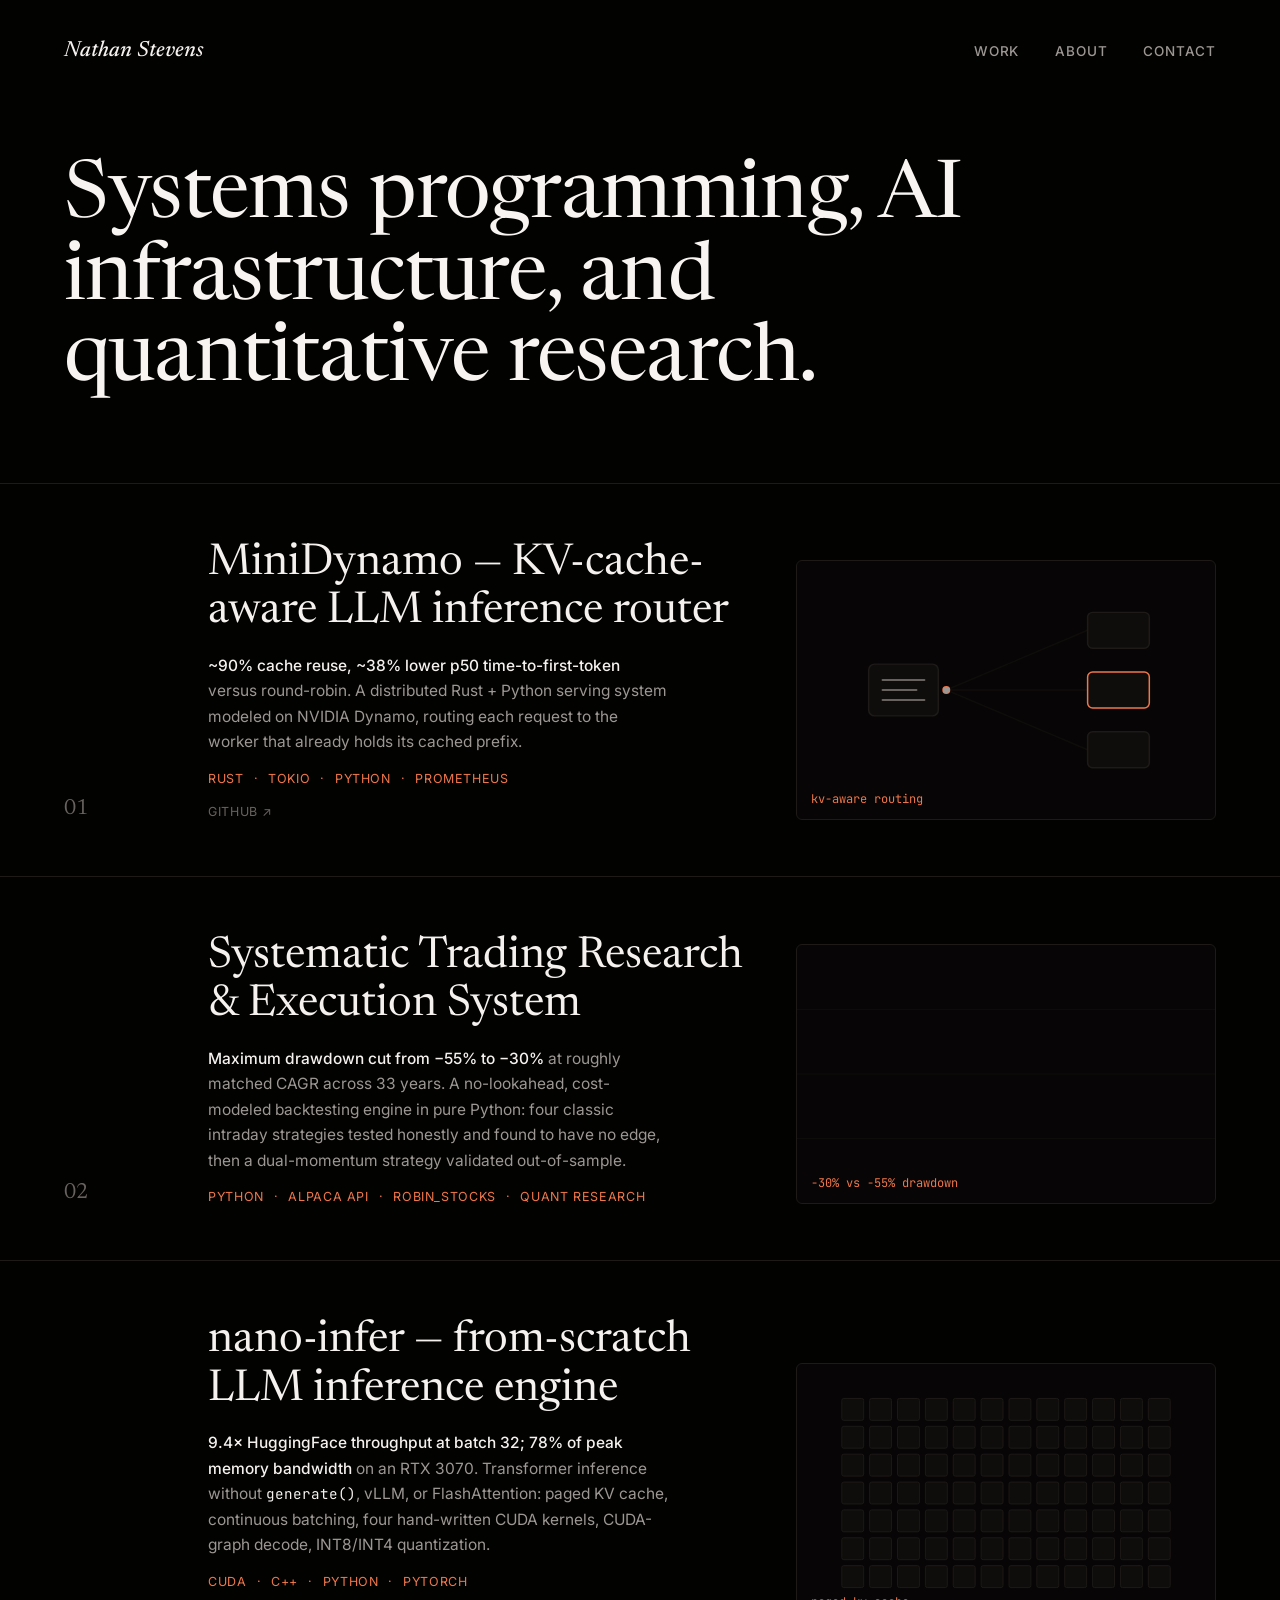
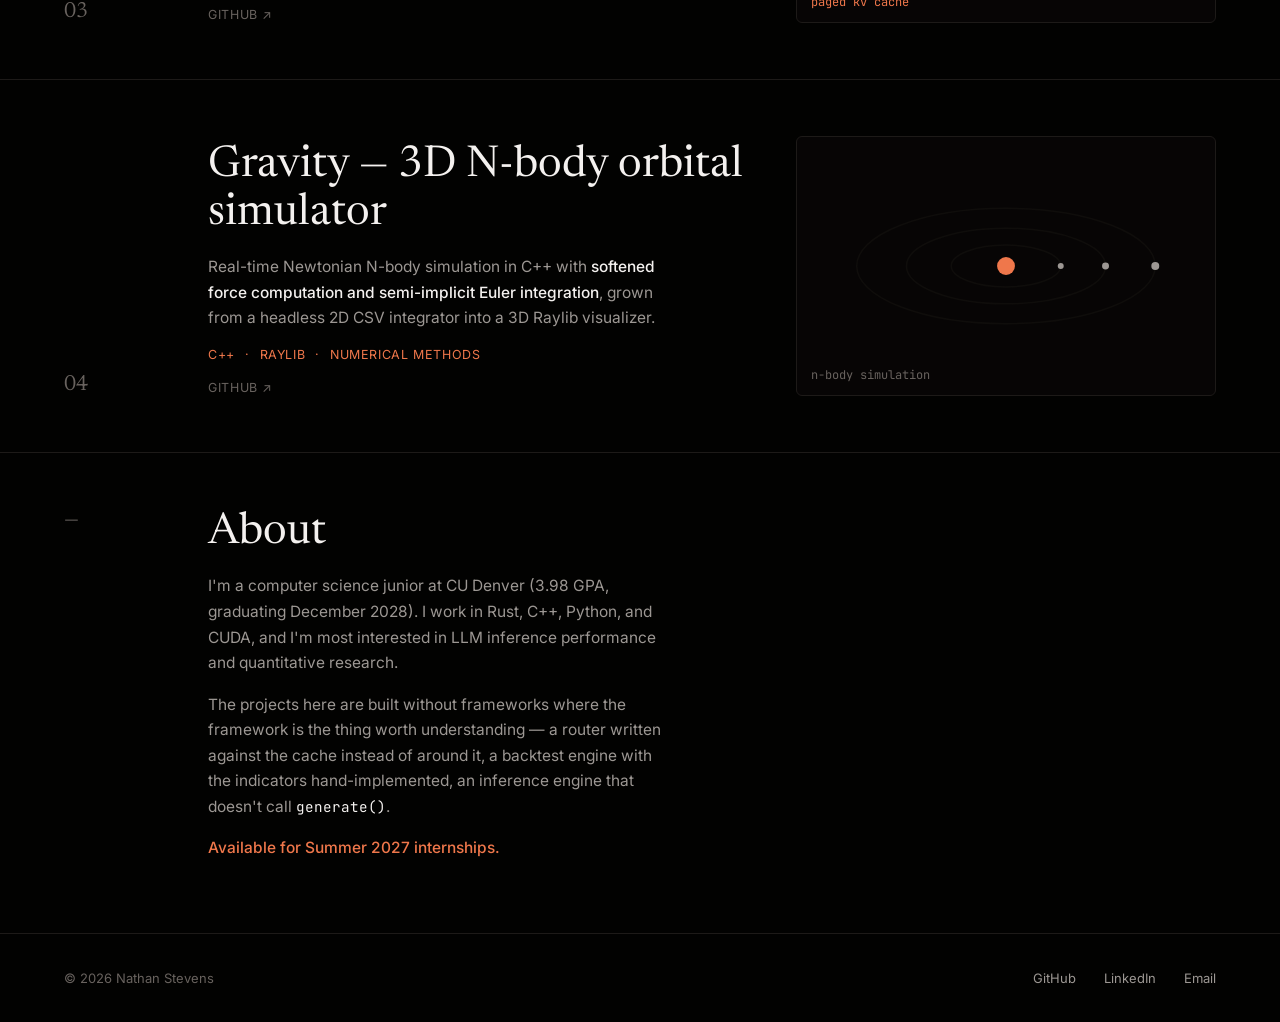
==== commit cb1eb9d1: "nano-infer finished: real results + repo link; MiniDynamo updated to 5-run benchmark - nano-infer pa" ====
--- a/index.html
+++ b/index.html
@@ -32,7 +32,7 @@
       <span class="case-index">01</span>
       <div class="case-body">
         <h2><a class="case-title-link" href="projects/minidynamo.html">MiniDynamo — KV-cache-aware LLM inference router</a></h2>
-        <p><strong>91% cache reuse, 23% lower p50 time-to-first-token</strong> versus round-robin. A distributed Rust + Python serving system modeled on NVIDIA Dynamo, routing each request to the worker that already holds its cached prefix.</p>
+        <p><strong>~90% cache reuse, ~38% lower p50 time-to-first-token</strong> versus round-robin. A distributed Rust + Python serving system modeled on NVIDIA Dynamo, routing each request to the worker that already holds its cached prefix.</p>
         <div class="case-tags">
           <span>Rust</span><span aria-hidden="true">·</span><span>Tokio</span><span aria-hidden="true">·</span><span>Python</span><span aria-hidden="true">·</span><span>Prometheus</span>
         </div>
@@ -85,10 +85,11 @@
         <h2>
           <a class="case-title-link" href="projects/nano-infer.html">nano-infer — from-scratch LLM inference engine</a>
         </h2>
-        <p><span class="badge">In progress</span> <strong>Measured: inter-token latency stays flat at ~51 ms from batch 1 to batch 32</strong> — decode is memory-bound, and that waste is what the engine attacks. Transformer inference without <code>generate()</code>, vLLM, or FlashAttention: paged KV cache, continuous batching, hand-written CUDA kernels, INT4 quantization.</p>
+        <p><strong>9.4× HuggingFace throughput at batch 32; 78% of peak memory bandwidth</strong> on an RTX 3070. Transformer inference without <code>generate()</code>, vLLM, or FlashAttention: paged KV cache, continuous batching, four hand-written CUDA kernels, CUDA-graph decode, INT8/INT4 quantization.</p>
         <div class="case-tags">
           <span>CUDA</span><span aria-hidden="true">·</span><span>C++</span><span aria-hidden="true">·</span><span>Python</span><span aria-hidden="true">·</span><span>PyTorch</span>
         </div>
+        <a class="repo-link" href="https://github.com/NathanS7878/nano-infer" target="_blank" rel="noopener">GitHub ↗</a>
       </div>
       <div class="case-thumb thumb-kv" aria-hidden="true">
         <svg viewBox="0 0 420 260" preserveAspectRatio="xMidYMid slice">
